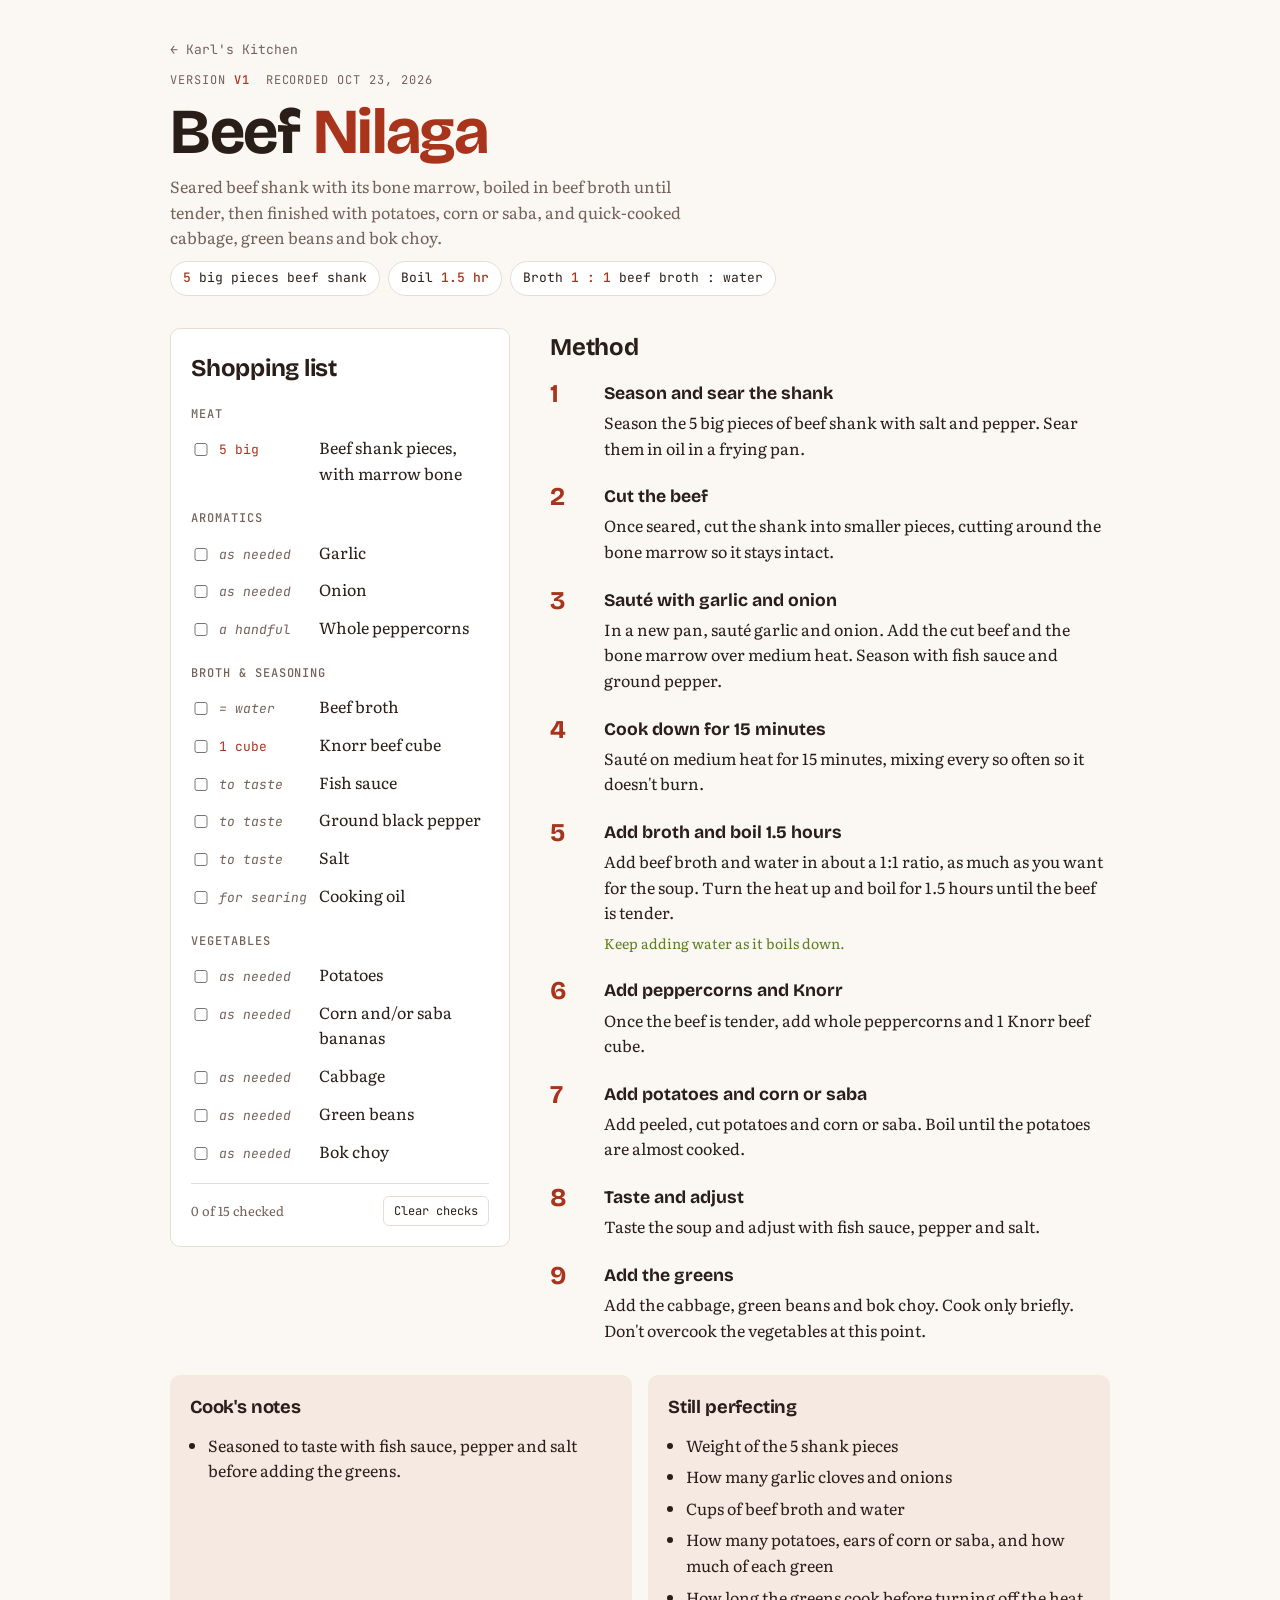
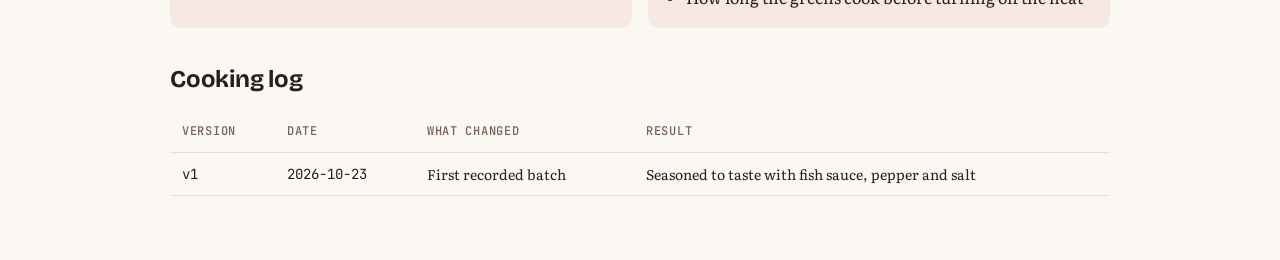
==== recipes/beef-nilaga.html @ 07b54854 "initialize" ====
<!doctype html>
<html lang="en">
<head>
  <meta charset="utf-8">
  <meta name="viewport" content="width=device-width, initial-scale=1, viewport-fit=cover">
  <title>Karl's Beef Nilaga</title>
  <meta name="description" content="Beef nilaga: shopping list, method and cooking notes.">
  <link rel="preconnect" href="https://fonts.googleapis.com">
  <link rel="preconnect" href="https://fonts.gstatic.com" crossorigin>
  <link rel="stylesheet" href="https://fonts.googleapis.com/css2?family=Bricolage+Grotesque:opsz,wght@12..96,500;12..96,700&family=Literata:opsz,wght@7..72,400;7..72,600&family=JetBrains+Mono:wght@400;500&display=swap">
  <link rel="stylesheet" href="../css/recipe.css">
</head>
<body data-recipe="beef-nilaga">
<div class="wrap">
  <header>
    <a class="back" href="../index.html">&larr; Karl's Kitchen</a>
    <div class="eyebrow"><span>Version <b>v1</b></span><span>Recorded Oct 23, 2026</span></div>
    <h1>Beef <span>Nilaga</span></h1>
    <p class="lede">Seared beef shank with its bone marrow, boiled in beef broth until tender, then finished with potatoes, corn or saba, and quick-cooked cabbage, green beans and bok choy.</p>
    <div class="facts">
      <span class="fact"><strong>5</strong> big pieces beef shank</span>
      <span class="fact">Boil <strong>1.5 hr</strong></span>
      <span class="fact">Broth <strong>1 : 1</strong> beef broth : water</span>
    </div>
  </header>

  <div class="cols">
    <aside class="shop" aria-labelledby="shop-h">
      <h2 id="shop-h">Shopping list</h2>
      <h3>Meat</h3>
      <ul>
        <li><label><input type="checkbox" id="i-shank"><span class="qty">5 big</span><span>Beef shank pieces, with marrow bone</span></label></li>
      </ul>
      <h3>Aromatics</h3>
      <ul>
        <li><label><input type="checkbox" id="i-garlic"><span class="qty tbd">as needed</span><span>Garlic</span></label></li>
        <li><label><input type="checkbox" id="i-onion"><span class="qty tbd">as needed</span><span>Onion</span></label></li>
        <li><label><input type="checkbox" id="i-corns"><span class="qty tbd">a handful</span><span>Whole peppercorns</span></label></li>
      </ul>
      <h3>Broth &amp; seasoning</h3>
      <ul>
        <li><label><input type="checkbox" id="i-broth"><span class="qty tbd">= water</span><span>Beef broth</span></label></li>
        <li><label><input type="checkbox" id="i-knorr"><span class="qty">1 cube</span><span>Knorr beef cube</span></label></li>
        <li><label><input type="checkbox" id="i-fish"><span class="qty tbd">to taste</span><span>Fish sauce</span></label></li>
        <li><label><input type="checkbox" id="i-pepper"><span class="qty tbd">to taste</span><span>Ground black pepper</span></label></li>
        <li><label><input type="checkbox" id="i-salt"><span class="qty tbd">to taste</span><span>Salt</span></label></li>
        <li><label><input type="checkbox" id="i-oil"><span class="qty tbd">for searing</span><span>Cooking oil</span></label></li>
      </ul>
      <h3>Vegetables</h3>
      <ul>
        <li><label><input type="checkbox" id="i-potato"><span class="qty tbd">as needed</span><span>Potatoes</span></label></li>
        <li><label><input type="checkbox" id="i-corn"><span class="qty tbd">as needed</span><span>Corn and/or saba bananas</span></label></li>
        <li><label><input type="checkbox" id="i-cabbage"><span class="qty tbd">as needed</span><span>Cabbage</span></label></li>
        <li><label><input type="checkbox" id="i-beans"><span class="qty tbd">as needed</span><span>Green beans</span></label></li>
        <li><label><input type="checkbox" id="i-bokchoy"><span class="qty tbd">as needed</span><span>Bok choy</span></label></li>
      </ul>
      <div class="row-actions"><span id="count">0 of 15 checked</span><button type="button" id="clear">Clear checks</button></div>
    </aside>

    <section aria-labelledby="method-h">
      <h2 id="method-h">Method</h2>
      <ol class="steps">
        <li><div><span class="step-title">Season and sear the shank</span><p>Season the 5 big pieces of beef shank with salt and pepper. Sear them in oil in a frying pan.</p></div></li>
        <li><div><span class="step-title">Cut the beef</span><p>Once seared, cut the shank into smaller pieces, cutting around the bone marrow so it stays intact.</p></div></li>
        <li><div><span class="step-title">Sauté with garlic and onion</span><p>In a new pan, sauté garlic and onion. Add the cut beef and the bone marrow over medium heat. Season with fish sauce and ground pepper.</p></div></li>
        <li><div><span class="step-title">Cook down for 15 minutes</span><p>Sauté on medium heat for 15 minutes, mixing every so often so it doesn't burn.</p></div></li>
        <li><div><span class="step-title">Add broth and boil 1.5 hours</span><p>Add beef broth and water in about a 1:1 ratio, as much as you want for the soup. Turn the heat up and boil for 1.5 hours until the beef is tender.</p><span class="tip">Keep adding water as it boils down.</span></div></li>
        <li><div><span class="step-title">Add peppercorns and Knorr</span><p>Once the beef is tender, add whole peppercorns and 1 Knorr beef cube.</p></div></li>
        <li><div><span class="step-title">Add potatoes and corn or saba</span><p>Add peeled, cut potatoes and corn or saba. Boil until the potatoes are almost cooked.</p></div></li>
        <li><div><span class="step-title">Taste and adjust</span><p>Taste the soup and adjust with fish sauce, pepper and salt.</p></div></li>
        <li><div><span class="step-title">Add the greens</span><p>Add the cabbage, green beans and bok choy. Cook only briefly. Don't overcook the vegetables at this point.</p></div></li>
      </ol>
    </section>
  </div>

  <div class="notes">
    <div class="note">
      <h2>Cook's notes</h2>
      <ul>
        <li>Seasoned to taste with fish sauce, pepper and salt before adding the greens.</li>
      </ul>
    </div>
    <div class="note">
      <h2>Still perfecting</h2>
      <ul>
        <li>Weight of the 5 shank pieces</li>
        <li>How many garlic cloves and onions</li>
        <li>Cups of beef broth and water</li>
        <li>How many potatoes, ears of corn or saba, and how much of each green</li>
        <li>How long the greens cook before turning off the heat</li>
      </ul>
    </div>
  </div>

  <section aria-labelledby="log-h">
    <h2 id="log-h">Cooking log</h2>
    <div class="log">
      <table>
        <thead><tr><th>Version</th><th>Date</th><th>What changed</th><th>Result</th></tr></thead>
        <tbody>
          <tr><td class="mono">v1</td><td class="mono">2026-10-23</td><td>First recorded batch</td><td>Seasoned to taste with fish sauce, pepper and salt</td></tr>
        </tbody>
      </table>
    </div>
  </section>
</div>
<script src="../js/shopping-list.js"></script>
</body>
</html>
---- css/recipe.css ----
* { box-sizing: border-box; }
html { color-scheme: light; }
body { margin: 0; }
img { max-width: 100%; }
[hidden] { display: none !important; }
/* Layout: single recipe card column; shopping list beside the method on wide screens, stacked on phones */
:root {
  --bg: #fbf8f4;
  --surface: #ffffff;
  --fg: #2a1e19;
  --muted: #74625a;
  --line: #e7ddd5;
  --sauce: #a8341c;
  --calamansi: #5d7f1e;
  --tint: #f6e9e2;
  --display: "Bricolage Grotesque", "Segoe UI", system-ui, sans-serif;
  --body: "Literata", Georgia, "Times New Roman", serif;
  --mono: "JetBrains Mono", ui-monospace, Menlo, monospace;
}
@media (prefers-color-scheme: dark) {
  :root:not([data-theme="light"]) {
    --bg: #1a1412; --surface: #231b18; --fg: #f1e7e1; --muted: #b3a097;
    --line: #3a2e29; --sauce: #e8735a; --calamansi: #a7c95a; --tint: #2e211d;
    color-scheme: dark;
  }
}
:root[data-theme="dark"] {
  --bg: #1a1412; --surface: #231b18; --fg: #f1e7e1; --muted: #b3a097;
  --line: #3a2e29; --sauce: #e8735a; --calamansi: #a7c95a; --tint: #2e211d;
  color-scheme: dark;
}
body { background: var(--bg); color: var(--fg); font-family: var(--body); font-size: 16px; line-height: 1.6; }
.wrap { max-width: 980px; margin: 0 auto; padding-inline: 20px; padding-block: 40px 64px; display: grid; gap: 32px; }

header { display: grid; gap: 10px; }
.eyebrow { font-family: var(--mono); font-size: 12px; letter-spacing: .08em; text-transform: uppercase; color: var(--muted); display: flex; flex-wrap: wrap; gap: 8px 16px; }
.eyebrow b { color: var(--sauce); font-weight: 500; }
h1 { font-family: var(--display); font-weight: 700; font-size: clamp(2.4rem, 7vw, 4rem); line-height: 1; margin: 0; text-wrap: balance; letter-spacing: -.02em; }
h1 span { color: var(--sauce); }
.lede { max-width: 62ch; color: var(--muted); margin: 0; }

.facts { display: flex; flex-wrap: wrap; gap: 8px; }
.fact { font-family: var(--mono); font-size: 13px; padding: 6px 12px; border: 1px solid var(--line); border-radius: 999px; background: var(--surface); }
.fact strong { font-weight: 500; color: var(--sauce); }

h2 { font-family: var(--display); font-weight: 700; font-size: 1.5rem; margin: 0 0 14px; letter-spacing: -.01em; }
h3 { font-family: var(--mono); font-size: 12px; font-weight: 500; letter-spacing: .08em; text-transform: uppercase; color: var(--muted); margin: 18px 0 6px; }

.cols { display: grid; grid-template-columns: minmax(0, 340px) minmax(0, 1fr); gap: 40px; align-items: start; }
@media (max-width: 760px) { .cols { grid-template-columns: 1fr; gap: 32px; } }

.shop { background: var(--surface); border: 1px solid var(--line); border-radius: 10px; padding: 20px; position: sticky; top: calc(env(safe-area-inset-top, 0px) + 16px); }
@media (max-width: 760px) { .shop { position: static; } }
.shop ul { list-style: none; padding: 0; margin: 0; display: grid; gap: 2px; }
.shop label { display: grid; grid-template-columns: 20px 92px minmax(0, 1fr); gap: 8px; align-items: baseline; padding: 5px 0; cursor: pointer; }
.shop input { accent-color: var(--calamansi); margin: 0; transform: translateY(2px); }
.qty { font-family: var(--mono); font-size: 13px; color: var(--sauce); font-variant-numeric: tabular-nums; }
.qty.tbd { color: var(--muted); font-style: italic; }
.shop input:checked ~ span { opacity: .45; text-decoration: line-through; }
.shop .row-actions { display: flex; justify-content: space-between; align-items: center; margin-top: 14px; padding-top: 12px; border-top: 1px solid var(--line); font-size: 13px; color: var(--muted); }
button { font-family: var(--mono); font-size: 12px; background: none; border: 1px solid var(--line); color: var(--fg); border-radius: 6px; padding: 6px 10px; cursor: pointer; }
button:hover { border-color: var(--sauce); color: var(--sauce); }
:focus-visible { outline: 2px solid var(--calamansi); outline-offset: 2px; }

ol.steps { list-style: none; counter-reset: step; padding: 0; margin: 0; display: grid; gap: 22px; }
ol.steps li { counter-increment: step; display: grid; grid-template-columns: 40px minmax(0, 1fr); gap: 14px; }
ol.steps li::before { content: counter(step); font-family: var(--display); font-weight: 700; font-size: 1.6rem; color: var(--sauce); line-height: 1.1; }
.step-title { font-family: var(--display); font-weight: 700; font-size: 1.1rem; display: block; margin-bottom: 2px; }
ol.steps p { margin: 0; max-width: 62ch; }
.tip { display: inline-block; margin-top: 6px; font-size: 14px; color: var(--calamansi); }

.notes { display: grid; grid-template-columns: repeat(auto-fit, minmax(260px, 1fr)); gap: 16px; }
.note { background: var(--tint); border-radius: 10px; padding: 18px 20px; }
.note ul { margin: 0; padding-left: 18px; display: grid; gap: 6px; }
.note h2 { font-size: 1.15rem; margin-bottom: 10px; }

.log { overflow-x: auto; }
table { border-collapse: collapse; width: 100%; font-size: 14px; }
th, td { text-align: left; padding: 10px 12px; border-bottom: 1px solid var(--line); vertical-align: top; }
th { font-family: var(--mono); font-size: 12px; font-weight: 500; letter-spacing: .06em; text-transform: uppercase; color: var(--muted); }
td.mono { font-family: var(--mono); white-space: nowrap; font-variant-numeric: tabular-nums; }

.back { font-family: var(--mono); font-size: 13px; color: var(--muted); text-decoration: none; justify-self: start; }
.back:hover { color: var(--sauce); }
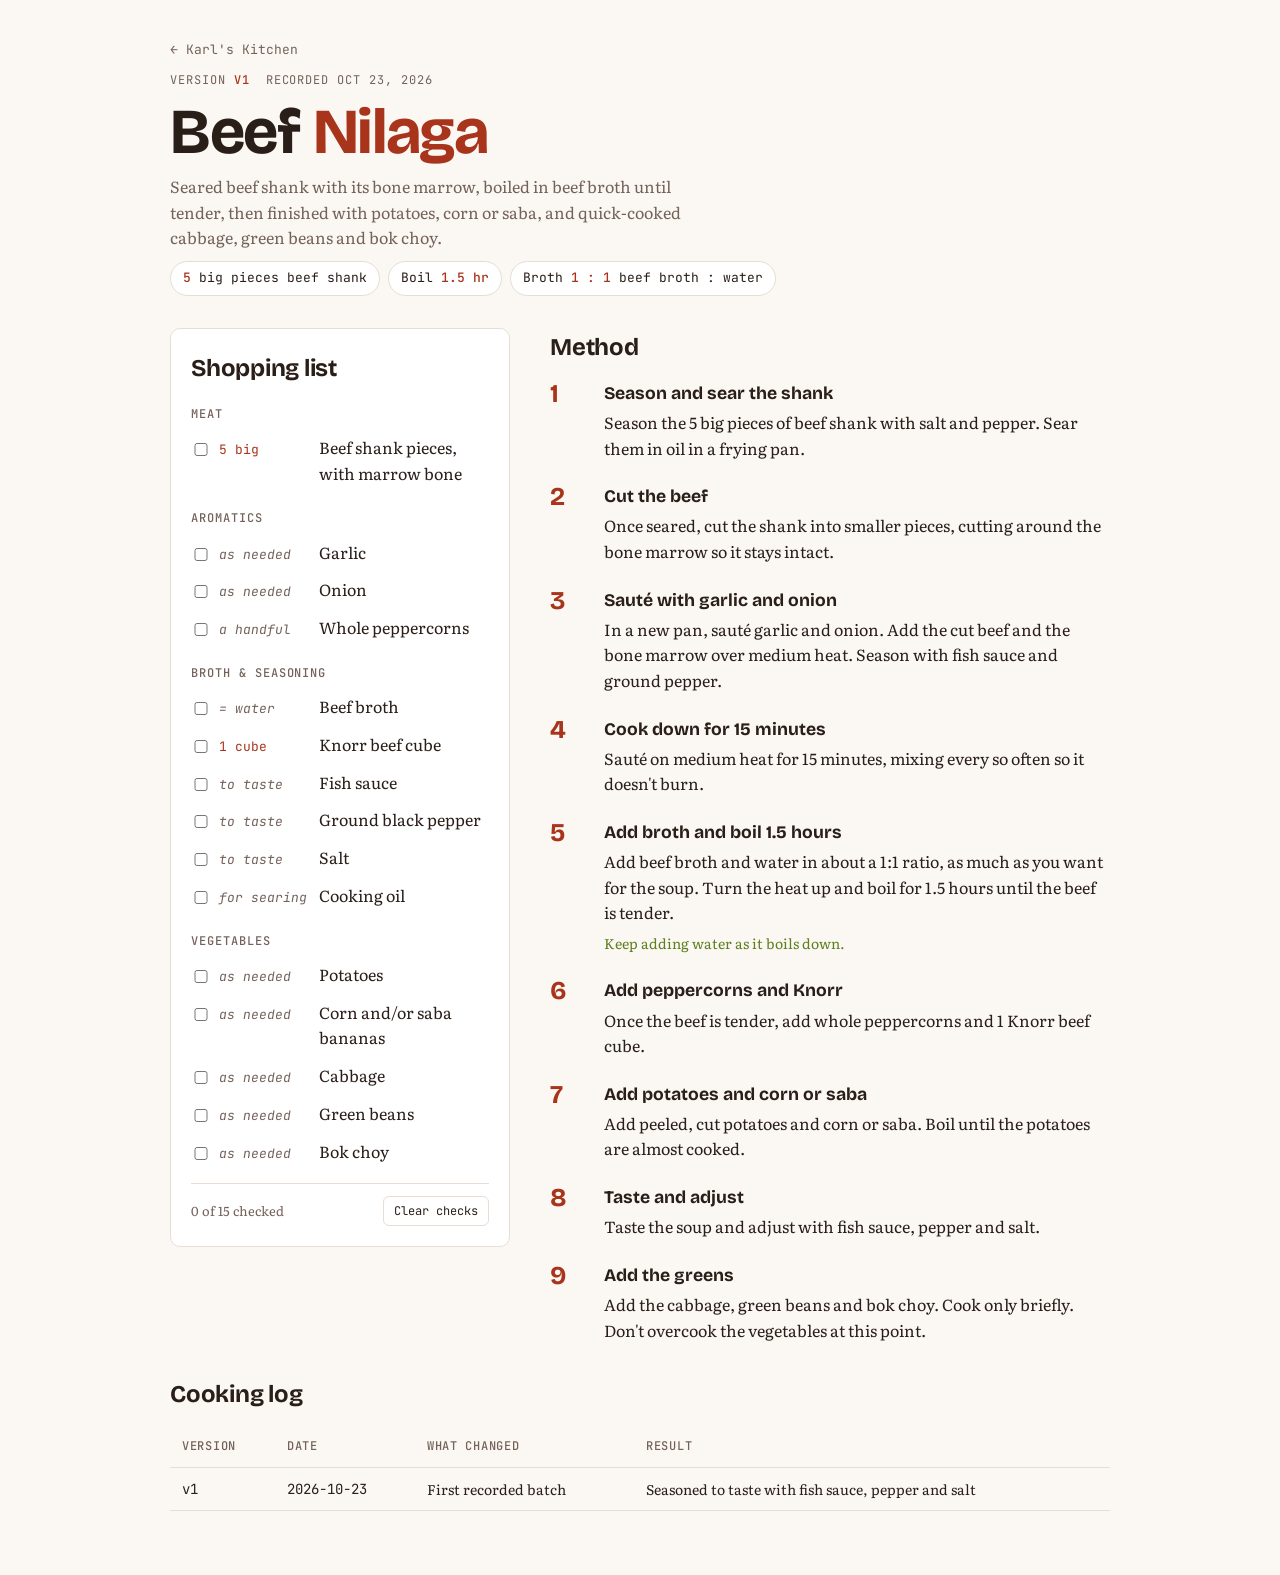
==== commit e5e84b4d: "added cohpseuy" ====
--- a/recipes/beef-nilaga.html
+++ b/recipes/beef-nilaga.html
@@ -73,25 +73,6 @@
     </section>
   </div>
 
-  <div class="notes">
-    <div class="note">
-      <h2>Cook's notes</h2>
-      <ul>
-        <li>Seasoned to taste with fish sauce, pepper and salt before adding the greens.</li>
-      </ul>
-    </div>
-    <div class="note">
-      <h2>Still perfecting</h2>
-      <ul>
-        <li>Weight of the 5 shank pieces</li>
-        <li>How many garlic cloves and onions</li>
-        <li>Cups of beef broth and water</li>
-        <li>How many potatoes, ears of corn or saba, and how much of each green</li>
-        <li>How long the greens cook before turning off the heat</li>
-      </ul>
-    </div>
-  </div>
-
   <section aria-labelledby="log-h">
     <h2 id="log-h">Cooking log</h2>
     <div class="log">
--- a/css/recipe.css
+++ b/css/recipe.css
@@ -1,5 +1,5 @@
 * { box-sizing: border-box; }
-html { color-scheme: light; }
+html { color-scheme: light only; }
 body { margin: 0; }
 img { max-width: 100%; }
 [hidden] { display: none !important; }
@@ -16,18 +16,6 @@
   --display: "Bricolage Grotesque", "Segoe UI", system-ui, sans-serif;
   --body: "Literata", Georgia, "Times New Roman", serif;
   --mono: "JetBrains Mono", ui-monospace, Menlo, monospace;
-}
-@media (prefers-color-scheme: dark) {
-  :root:not([data-theme="light"]) {
-    --bg: #1a1412; --surface: #231b18; --fg: #f1e7e1; --muted: #b3a097;
-    --line: #3a2e29; --sauce: #e8735a; --calamansi: #a7c95a; --tint: #2e211d;
-    color-scheme: dark;
-  }
-}
-:root[data-theme="dark"] {
-  --bg: #1a1412; --surface: #231b18; --fg: #f1e7e1; --muted: #b3a097;
-  --line: #3a2e29; --sauce: #e8735a; --calamansi: #a7c95a; --tint: #2e211d;
-  color-scheme: dark;
 }
 body { background: var(--bg); color: var(--fg); font-family: var(--body); font-size: 16px; line-height: 1.6; }
 .wrap { max-width: 980px; margin: 0 auto; padding-inline: 20px; padding-block: 40px 64px; display: grid; gap: 32px; }
